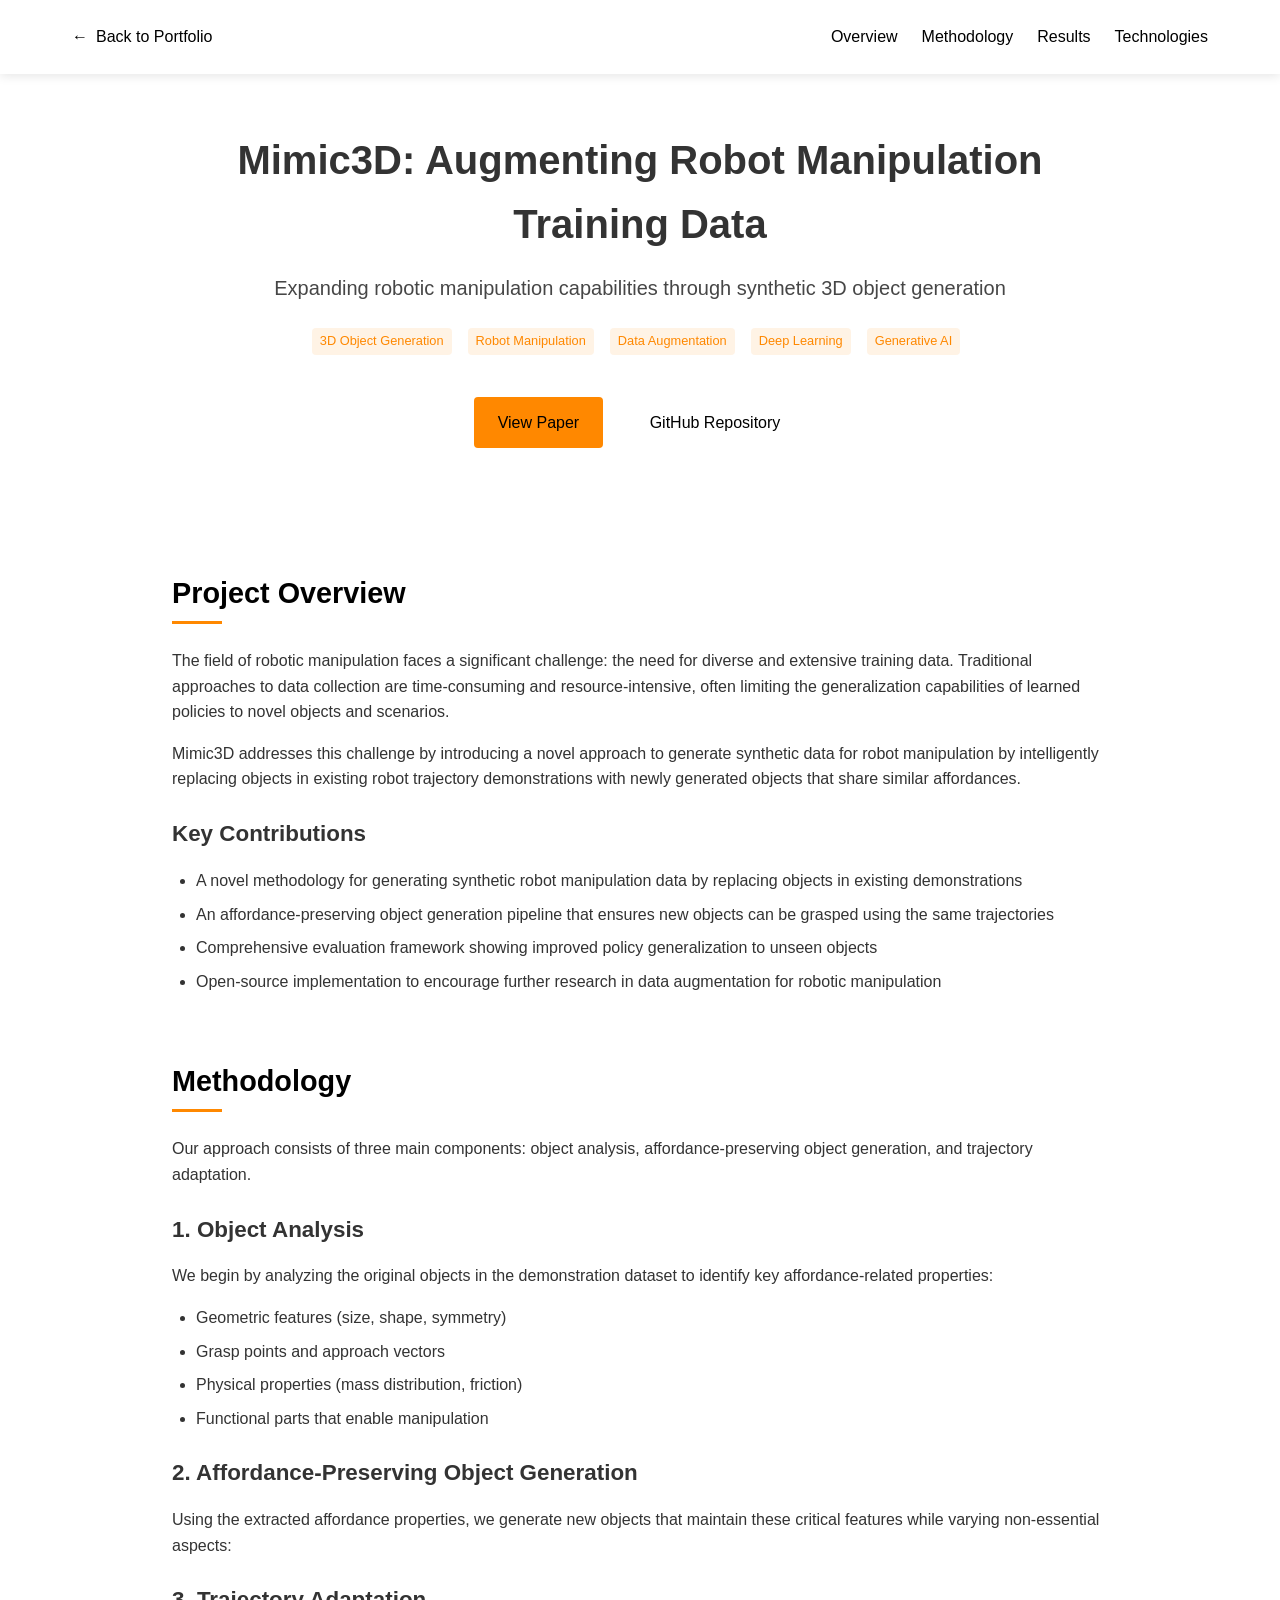
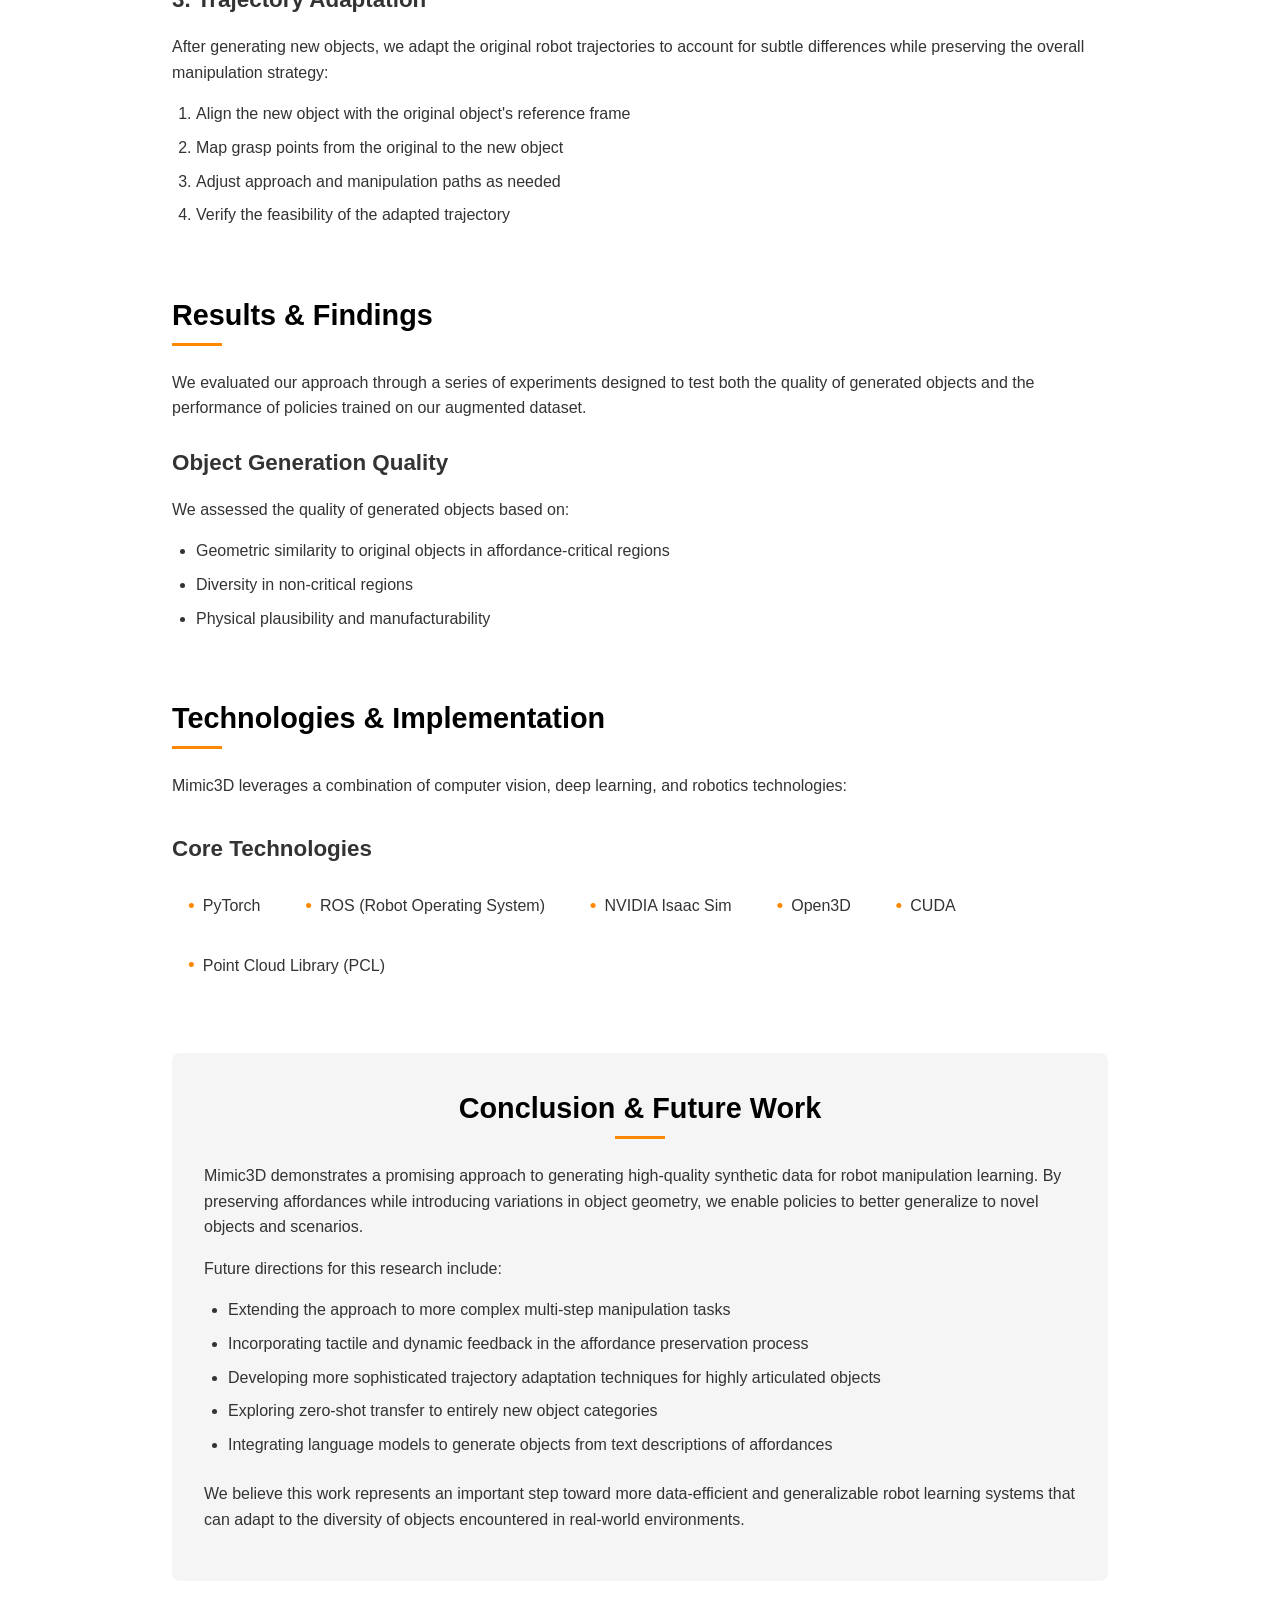
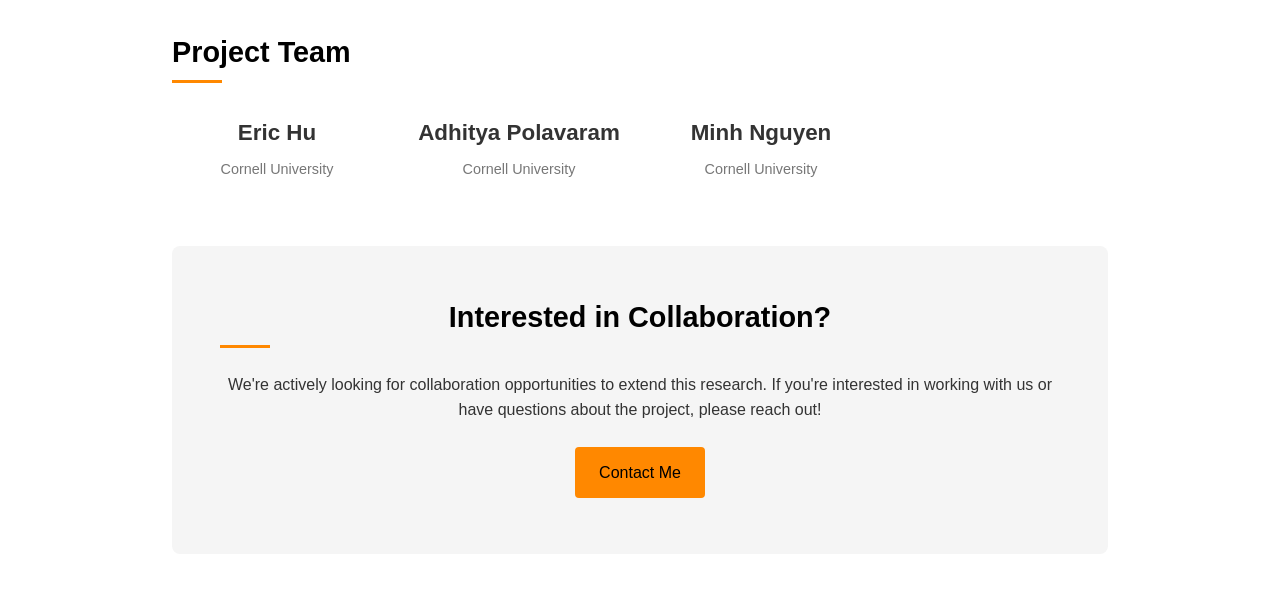
==== mimic3d.html @ 8bcf79c8 "change up website" ====
<!DOCTYPE html>
<html lang="en">
<head>
  <meta charset="UTF-8">
  <meta name="viewport" content="width=device-width, initial-scale=1.0">
  <title>Mimic3D Project | Eric Hu</title>
  <link rel="icon" href="data:image/svg+xml,<svg xmlns=%22http://www.w3.org/2000/svg%22 viewBox=%220 0 100 100%22><text y=%22.9em%22 font-size=%2290%22>🤖</text></svg>">
  <style>
    :root {
      --primary: #ff8800;
      --secondary: black;
      --text: #333;
      --light-text: #777;
      --bg: #fff;
      --light-bg: #f5f5f5;
      --dark-bg: #2c3e50;
      --transition: all 0.3s ease;
    }
    
    * {
      margin: 0;
      padding: 0;
      box-sizing: border-box;
      font-family: -apple-system, BlinkMacSystemFont, "Segoe UI", Roboto, Helvetica, Arial, sans-serif;
    }
    
    body {
      color: var(--text);
      line-height: 1.6;
      background-color: var(--bg);
    }
    
    header {
      background-color: white;
      /* color: white; */
      padding: 1rem 0;
      position: fixed;
      width: 100%;
      top: 0;
      z-index: 100;
      box-shadow: 0 2px 10px rgba(0, 0, 0, 0.1);
    }
    
    .header-container {
      max-width: 1200px;
      margin: 0 auto;
      padding: 0 2rem;
      display: flex;
      justify-content: space-between;
      align-items: center;
    }
    
    .logo {
      display: flex;
      align-items: center;
    }
    
    .logo h1 {
      font-size: 1.5rem;
      margin: 0;
    }
    
    nav {
      display: flex;
      align-items: center;
    }
    
    nav a {
      margin-left: 1.5rem;
      text-decoration: none;
      color: black;
      font-weight: 500;
      transition: var(--transition);
      padding: 0.5rem 0;
      position: relative;
    }
    
    nav a:after {
      content: '';
      position: absolute;
      width: 0;
      height: 2px;
      bottom: 0;
      left: 0;
      background-color: var(--primary);
      transition: var(--transition);
    }
    
    nav a:hover:after, nav a.active:after {
      width: 100%;
    }
    
    .back-button {
      display: inline-flex;
      align-items: center;
      color: black;
      text-decoration: none;
    }
    
    .back-button:before {
      content: '←';
      margin-right: 0.5rem;
    }
    
    .hero {
      /* background: linear-gradient(to right, var(--dark-bg), #3498db); */
      /* color: white; */
      padding: 8rem 0 4rem 0;
      text-align: center;
    }
    
    .hero-container {
      max-width: 1000px;
      margin: 0 auto;
      padding: 0 2rem;
    }
    
    .hero h1 {
      font-size: 2.5rem;
      margin-bottom: 1rem;
    }
    
    .hero p {
      font-size: 1.25rem;
      opacity: 0.9;
      max-width: 800px;
      margin: 0 auto 1.5rem auto;
    }
    
    .tags {
      display: flex;
      flex-wrap: wrap;
      justify-content: center;
      gap: 0.5rem;
      margin: 1.5rem 0;
    }
    
    .tag {
      display: inline-block;
      font-size: 0.8rem;
      background-color: rgba(255, 136, 0, 0.1);
      color: var(--primary);
      padding: 0.2rem 0.5rem;
      border-radius: 4px;
      margin-right: 0.5rem;
      margin-bottom: 0.5rem;
    }
    
    .button {
      display: inline-block;
      padding: 0.8rem 1.5rem;
      background-color: var(--primary);
      color: black;
      text-decoration: none;
      border-radius: 4px;
      font-weight: 500;
      transition: var(--transition);
      margin: 0.5rem;
    }
    
    .button:hover {
      background-color: #e67e00;
      transform: translateY(-2px);
    }
    
    .button.secondary {
      background-color: transparent;
      border: 2px solid white;
    }
    
    .button.secondary:hover {
      background-color: rgba(255, 255, 255, 0.1);
    }
    
    main {
      max-width: 1000px;
      margin: 0 auto;
      padding: 3rem 2rem;
    }
    
    section {
      margin-bottom: 4rem;
    }
    
    h2 {
      font-size: 1.8rem;
      margin-bottom: 1.5rem;
      color: var(--secondary);
      position: relative;
      padding-bottom: 0.5rem;
    }
    
    h2:after {
      content: '';
      position: absolute;
      width: 50px;
      height: 3px;
      background-color: var(--primary);
      bottom: 0;
      left: 0;
    }
    
    h3 {
      font-size: 1.4rem;
      margin: 1.5rem 0 1rem 0;
      color: var(--text);
    }
    
    p {
      margin-bottom: 1rem;
    }
    
    ul, ol {
      margin-left: 1.5rem;
      margin-bottom: 1.5rem;
    }
    
    li {
      margin-bottom: 0.5rem;
    }
    
    .image-container {
      margin: 2rem 0;
      border-radius: 8px;
      overflow: hidden;
      box-shadow: 0 5px 15px rgba(0, 0, 0, 0.1);
    }
    
    .image-container img {
      width: 100%;
      height: auto;
      display: block;
    }
    
    .caption {
      text-align: center;
      font-style: italic;
      color: var(--light-text);
      margin-top: 0.5rem;
    }
    
    .results-grid {
      display: grid;
      grid-template-columns: repeat(auto-fill, minmax(300px, 1fr));
      gap: 2rem;
      margin: 2rem 0;
    }
    
    .result-card {
      /* background-color: var(--light-bg); */
      border-radius: 8px;
      overflow: hidden;
      box-shadow: 0 5px 15px rgba(0, 0, 0, 0.05);
      transition: var(--transition);
    }
    
    .result-card:hover {
      transform: translateY(-5px);
      box-shadow: 0 10px 25px rgba(0, 0, 0, 0.1);
    }
    
    .card-image {
      width: 100%;
      height: 200px;
      background-color: #ddd;
      display: flex;
      align-items: center;
      justify-content: center;
      color: var(--light-text);
    }
    
    .card-image img {
      width: 100%;
      height: 100%;
      object-fit: cover;
    }
    
    .card-content {
      padding: 1.5rem;
    }
    
    .card-content h3 {
      margin-top: 0;
    }
    
    .quote {
      background-color: var(--light-bg);
      padding: 2rem;
      border-left: 4px solid var(--secondary);
      margin: 2rem 0;
      border-radius: 0 8px 8px 0;
      font-style: italic;
    }
    
    .quote p:last-child {
      margin-bottom: 0;
    }
    
    .technologies {
      margin: 2rem 0;
    }
    
    .tech-list {
      display: flex;
      flex-wrap: wrap;
      gap: 0.8rem;
    }
    
    .tech-item {
      /* background-color: var(--light-bg); */
      padding: 0.5rem 1rem;
      border-radius: 4px;
      display: flex;
      align-items: center;
      font-weight: 500;
    }
    
    .tech-item:before {
      content: '•';
      color: var(--primary);
      margin-right: 0.5rem;
      font-size: 1.2rem;
    }
    
    .timeline {
      position: relative;
      margin: 2rem 0;
      padding-left: 2rem;
    }
    
    .timeline:before {
      content: '';
      position: absolute;
      top: 0;
      bottom: 0;
      left: 0;
      width: 2px;
      background-color: var(--light-bg);
    }
    
    .timeline-item {
      position: relative;
      margin-bottom: 2rem;
    }
    
    .timeline-item:last-child {
      margin-bottom: 0;
    }
    
    .timeline-item:before {
      content: '';
      position: absolute;
      left: -2rem;
      top: 0.5rem;
      width: 1rem;
      height: 1rem;
      border-radius: 50%;
      background-color: var(--secondary);
    }
    
    .timeline-date {
      font-weight: 600;
      color: var(--secondary);
      margin-bottom: 0.5rem;
    }
    
    figure {
      margin: 2rem 0;
    }
    
    figcaption {
      text-align: center;
      color: var(--light-text);
      font-style: italic;
      margin-top: 0.5rem;
    }
    
    code {
      font-family: Monaco, Consolas, "Courier New", monospace;
      background-color: var(--light-bg);
      padding: 0.2rem 0.4rem;
      border-radius: 3px;
      font-size: 0.9rem;
    }
    
    pre {
      background-color: var(--light-bg);
      padding: 1.5rem;
      border-radius: 8px;
      overflow-x: auto;
      margin: 1.5rem 0;
    }
    
    pre code {
      background-color: transparent;
      padding: 0;
      border-radius: 0;
      font-size: 0.9rem;
    }
    
    .conclusion {
      background-color: var(--light-bg);
      padding: 2rem;
      border-radius: 8px;
      margin: 3rem 0;
    }
    
    .conclusion h2:after {
      left: 50%;
      transform: translateX(-50%);
    }
    
    .conclusion h2 {
      text-align: center;
    }
    
    .team {
      margin: 3rem 0;
    }
    
    .team-grid {
      display: grid;
      grid-template-columns: repeat(auto-fill, minmax(200px, 1fr));
      gap: 2rem;
    }
    
    .team-member {
      text-align: center;
    }
    
    .team-member img {
      width: 120px;
      height: 120px;
      border-radius: 50%;
      object-fit: cover;
      margin-bottom: 1rem;
    }
    
    .team-member h3 {
      margin: 0.5rem 0;
    }
    
    .team-member p {
      font-size: 0.9rem;
      color: var(--light-text);
    }
    
    .contact-section {
      text-align: center;
      background-color: var(--light-bg);
      padding: 3rem;
      border-radius: 8px;
      margin-top: 3rem;
    }
    
    footer {
      background-color: var(--dark-bg);
      color: white;
      padding: 3rem 0;
      text-align: center;
    }
    
    .footer-container {
      max-width: 1200px;
      margin: 0 auto;
      padding: 0 2rem;
    }
    
    .footer-links {
      margin: 1.5rem 0;
    }
    
    .footer-links a {
      color: #ddd;
      text-decoration: none;
      margin: 0 1rem;
      transition: var(--transition);
    }
    
    .footer-links a:hover {
      color: white;
    }
    
    .copyright {
      margin-top: 2rem;
      font-size: 0.9rem;
      opacity: 0.7;
    }
    
    @media screen and (max-width: 768px) {
      .header-container {
        flex-direction: column;
        text-align: center;
        padding: 1rem;
      }
      
      nav {
        margin-top: 1rem;
      }
      
      nav a {
        margin: 0 0.5rem;
        font-size: 0.9rem;
      }
      
      .hero {
        padding: 7rem 0 3rem 0;
      }
      
      .hero h1 {
        font-size: 2rem;
      }
      
      .hero p {
        font-size: 1rem;
      }
      
      .results-grid, .team-grid {
        grid-template-columns: 1fr;
      }
      
      .timeline {
        padding-left: 1.5rem;
      }
      
      .timeline-item:before {
        left: -1.5rem;
      }
    }
  </style>
</head>

<body>
  <header>
    <div class="header-container">
      <div class="logo">
        <a href="index.html" class="back-button">Back to Portfolio</a>
      </div>
      <nav>
        <a href="#overview" class="active">Overview</a>
        <a href="#methodology">Methodology</a>
        <a href="#results">Results</a>
        <a href="#tech">Technologies</a>
      </nav>
    </div>
  </header>

  <div class="hero">
    <div class="hero-container">
      <h1>Mimic3D: Augmenting Robot Manipulation Training Data</h1>
      <p>Expanding robotic manipulation capabilities through synthetic 3D object generation</p>
      <div class="tags">
        <span class="tag">3D Object Generation</span>
        <span class="tag">Robot Manipulation</span>
        <span class="tag">Data Augmentation</span>
        <span class="tag">Deep Learning</span>
        <span class="tag">Generative AI</span>
      </div>
      <div>
        <a href="https://drive.google.com/file/d/1T6xi7_2llRFYZPdNGUbbfaxqd2jFLc_y/view?usp=sharing" class="button" target="_blank">View Paper</a>
        <a href="https://github.com/ericlhu0/r3d" class="button secondary" target="_blank">GitHub Repository</a>
      </div>
    </div>
  </div>

  <main>
    <section id="overview">
      <h2>Project Overview</h2>
      <p>The field of robotic manipulation faces a significant challenge: the need for diverse and extensive training data. Traditional approaches to data collection are time-consuming and resource-intensive, often limiting the generalization capabilities of learned policies to novel objects and scenarios.</p>
      
      <p>Mimic3D addresses this challenge by introducing a novel approach to generate synthetic data for robot manipulation by intelligently replacing objects in existing robot trajectory demonstrations with newly generated objects that share similar affordances.</p>
      
      <h3>Key Contributions</h3>
      <ul>
        <li>A novel methodology for generating synthetic robot manipulation data by replacing objects in existing demonstrations</li>
        <li>An affordance-preserving object generation pipeline that ensures new objects can be grasped using the same trajectories</li>
        <li>Comprehensive evaluation framework showing improved policy generalization to unseen objects</li>
        <li>Open-source implementation to encourage further research in data augmentation for robotic manipulation</li>
      </ul>
    </section>
    
    <section id="methodology">
      <h2>Methodology</h2>
      <p>Our approach consists of three main components: object analysis, affordance-preserving object generation, and trajectory adaptation.</p>
      
      <h3>1. Object Analysis</h3>
      <p>We begin by analyzing the original objects in the demonstration dataset to identify key affordance-related properties:</p>
      <ul>
        <li>Geometric features (size, shape, symmetry)</li>
        <li>Grasp points and approach vectors</li>
        <li>Physical properties (mass distribution, friction)</li>
        <li>Functional parts that enable manipulation</li>
      </ul>
      
      <h3>2. Affordance-Preserving Object Generation</h3>
      <p>Using the extracted affordance properties, we generate new objects that maintain these critical features while varying non-essential aspects:</p>
    
      
      <h3>3. Trajectory Adaptation</h3>
      <p>After generating new objects, we adapt the original robot trajectories to account for subtle differences while preserving the overall manipulation strategy:</p>
      <ol>
        <li>Align the new object with the original object's reference frame</li>
        <li>Map grasp points from the original to the new object</li>
        <li>Adjust approach and manipulation paths as needed</li>
        <li>Verify the feasibility of the adapted trajectory</li>
      </ol>
    </section>
    
    <section id="results">
      <h2>Results & Findings</h2>
      <p>We evaluated our approach through a series of experiments designed to test both the quality of generated objects and the performance of policies trained on our augmented dataset.</p>
      
      <h3>Object Generation Quality</h3>
      <p>We assessed the quality of generated objects based on:</p>
      <ul>
        <li>Geometric similarity to original objects in affordance-critical regions</li>
        <li>Diversity in non-critical regions</li>
        <li>Physical plausibility and manufacturability</li>
      </ul>
      
    </section>
    
    <section id="tech">
      <h2>Technologies & Implementation</h2>
      <p>Mimic3D leverages a combination of computer vision, deep learning, and robotics technologies:</p>
      
      <div class="technologies">
        <h3>Core Technologies</h3>
        <div class="tech-list">
          <div class="tech-item">PyTorch</div>
          <div class="tech-item">ROS (Robot Operating System)</div>
          <div class="tech-item">NVIDIA Isaac Sim</div>
          <div class="tech-item">Open3D</div>
          <div class="tech-item">CUDA</div>
          <div class="tech-item">Point Cloud Library (PCL)</div>
        </div>
      </div>
      
    </section>
    
    <div class="conclusion">
      <h2>Conclusion & Future Work</h2>
      <p>Mimic3D demonstrates a promising approach to generating high-quality synthetic data for robot manipulation learning. By preserving affordances while introducing variations in object geometry, we enable policies to better generalize to novel objects and scenarios.</p>
      
      <p>Future directions for this research include:</p>
      <ul>
        <li>Extending the approach to more complex multi-step manipulation tasks</li>
        <li>Incorporating tactile and dynamic feedback in the affordance preservation process</li>
        <li>Developing more sophisticated trajectory adaptation techniques for highly articulated objects</li>
        <li>Exploring zero-shot transfer to entirely new object categories</li>
        <li>Integrating language models to generate objects from text descriptions of affordances</li>
      </ul>
      
      <p>We believe this work represents an important step toward more data-efficient and generalizable robot learning systems that can adapt to the diversity of objects encountered in real-world environments.</p>
    </div>
    
    <section class="team">
      <h2>Project Team</h2>
      <div class="team-grid">
        <div class="team-member">
          <h3>Eric Hu</h3>
          <p>Cornell University</p>
        </div>
        
        <div class="team-member">
          <h3>Adhitya Polavaram</h3>
          <p>Cornell University</p>
        </div>
        
        <div class="team-member">
          <h3>Minh Nguyen</h3>
          <p>Cornell University</p>
        </div>
      </div>
    </section>
    
    <div class="contact-section">
      <h2>Interested in Collaboration?</h2>
      <p>We're actively looking for collaboration opportunities to extend this research. If you're interested in working with us or have questions about the project, please reach out!</p>
      <a href="mailto:ericlhu0@gmail.com" class="button">Contact Me</a>
    </div>
  </main>

  <!-- <footer>
    <div class="footer-container">
      <h3>Eric Hu</h3>
      <p>Robotics Researcher at Cornell University</p>
      <div class="footer-links">
        <a href="index.html">Home</a>
        <a href="index.html#work">Projects</a>
        <a href="index.html#skills">Skills</a>
        <a href="index.html#contact">Contact</a>
      </div>
      <div class="copyright">
        © 2025 Eric Hu | Last Updated: May 2025
      </div>
    </div>
  </footer> -->

  <script>
    // Smooth scrolling for navigation
    document.querySelectorAll('nav a').forEach(link => {
      link.addEventListener('click', function(e) {
        e.preventDefault();
        
        // Update navigation active state
        document.querySelectorAll('nav a').forEach(navLink => {
          navLink.classList.remove('active');
        });
        this.classList.add('active');
        
        // Smooth scroll to the section
        const targetId = this.getAttribute('href');
        document.querySelector(targetId).scrollIntoView({
          behavior: 'smooth'
        });
      });
    });
    
    // Highlight active section on scroll
    window.addEventListener('scroll', () => {
      let current = '';
      const sections = document.querySelectorAll('section');
      const scrollPosition = window.scrollY + 100;
      
      sections.forEach(section => {
        const sectionTop = section.offsetTop;
        const sectionHeight = section.clientHeight;
        if (scrollPosition >= sectionTop && scrollPosition < sectionTop + sectionHeight) {
          current = section.getAttribute('id');
        }
      });
      
      document.querySelectorAll('nav a').forEach(link => {
        link.classList.remove('active');
        if (link.getAttribute('href') === `#${current}`) {
          link.classList.add('active');
        }
      });
    });
  </script>
</body>
</html>
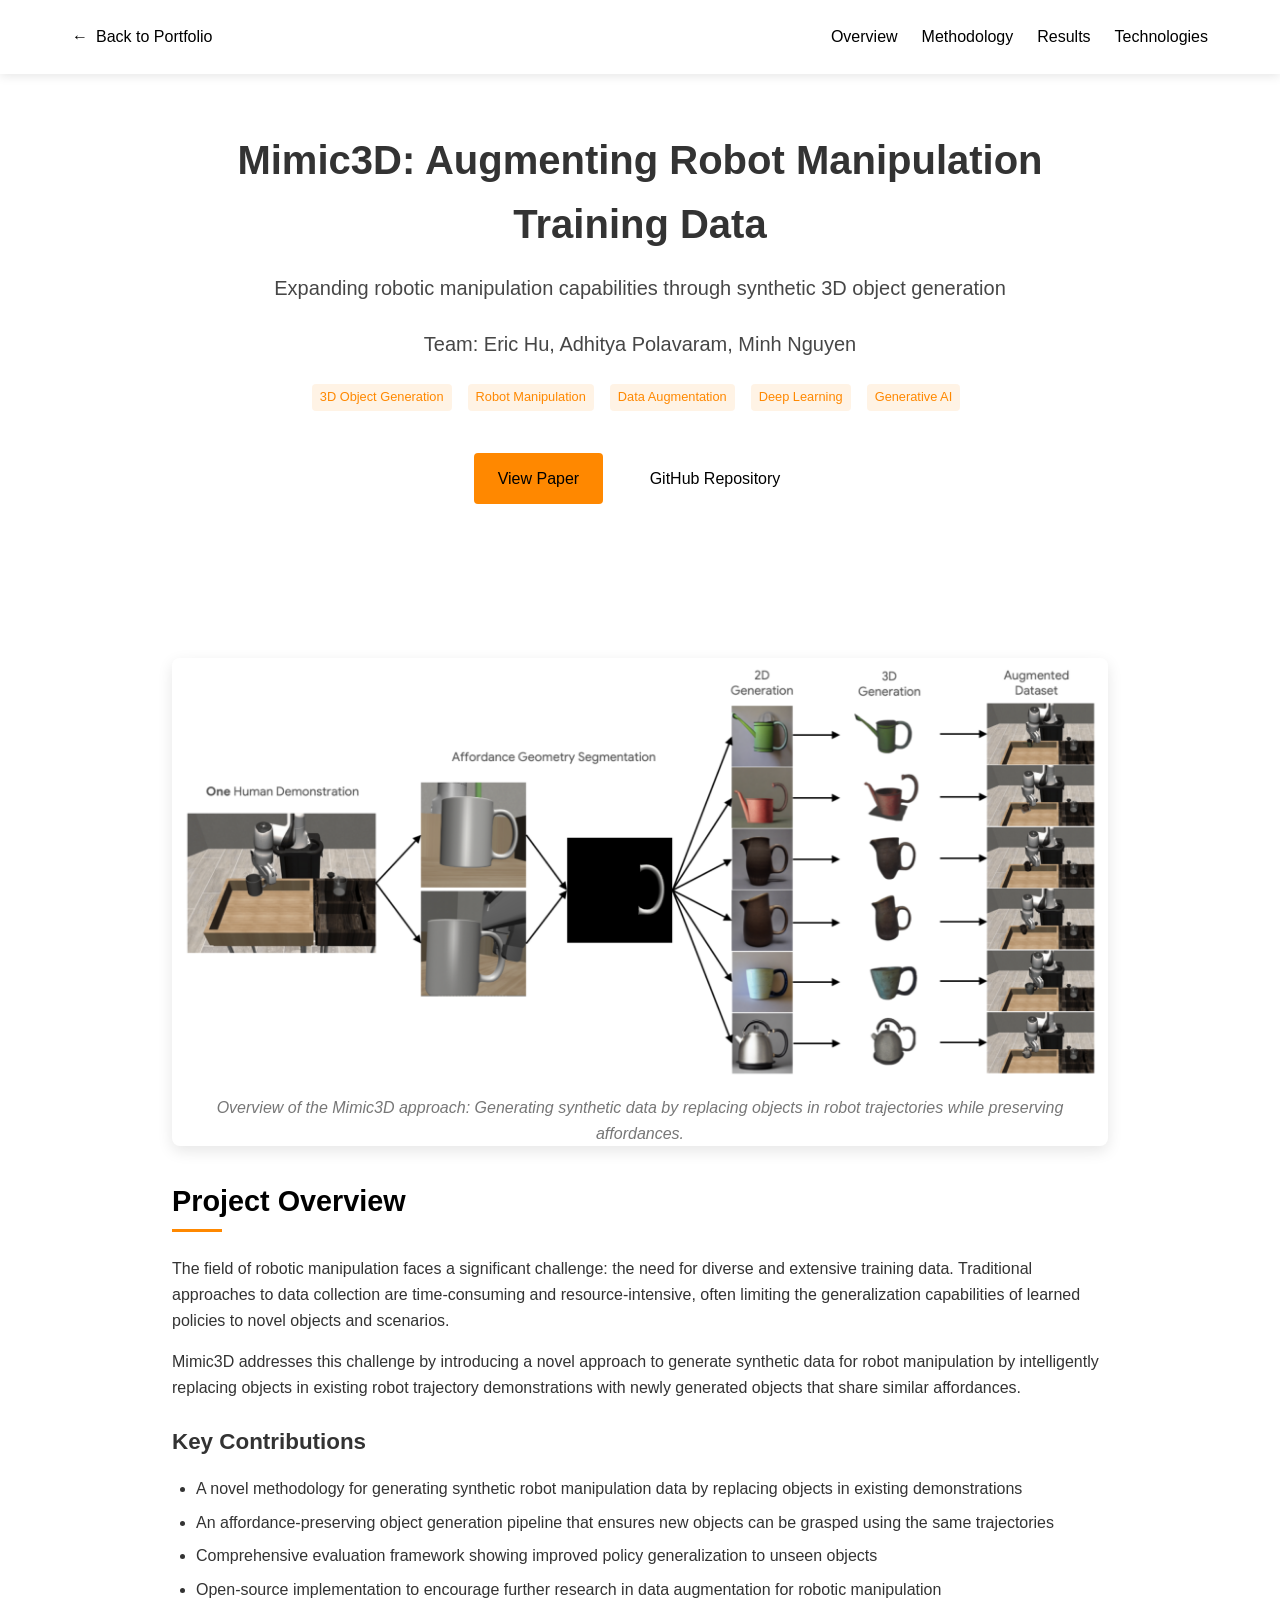
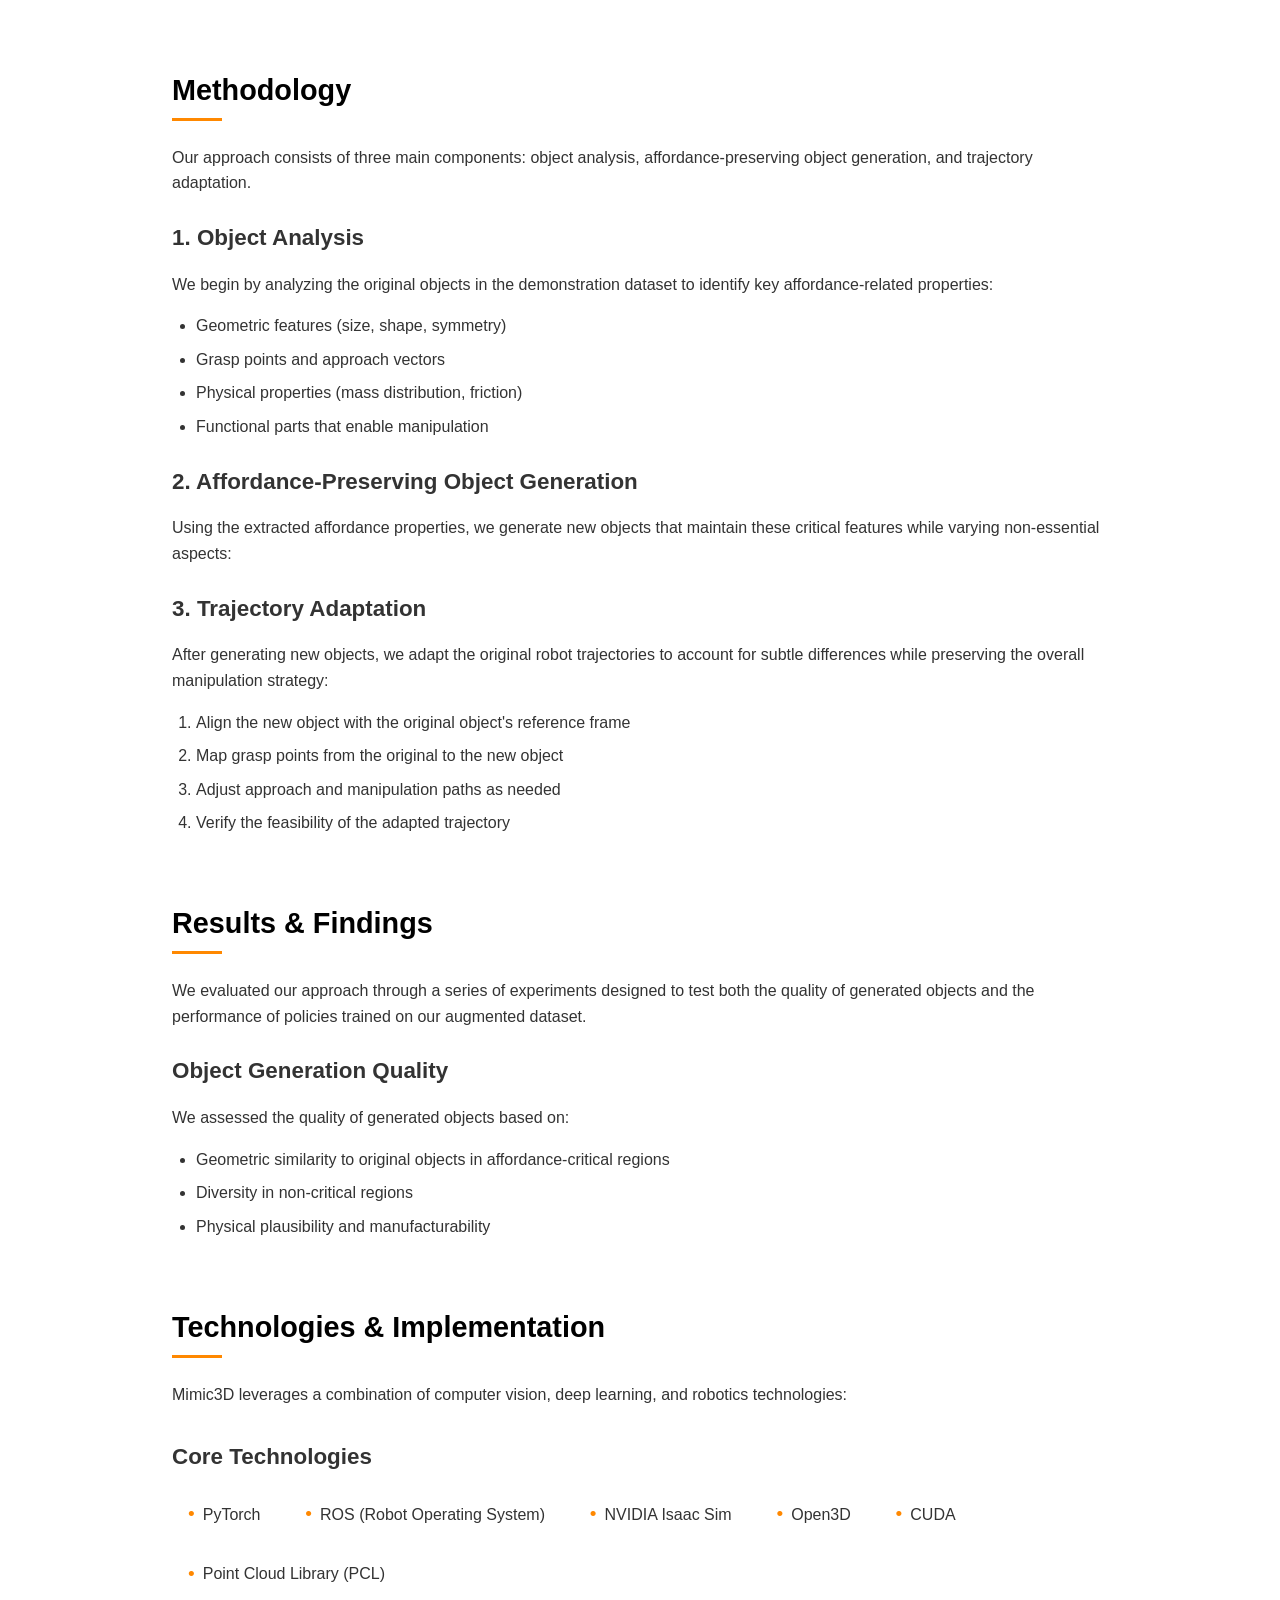
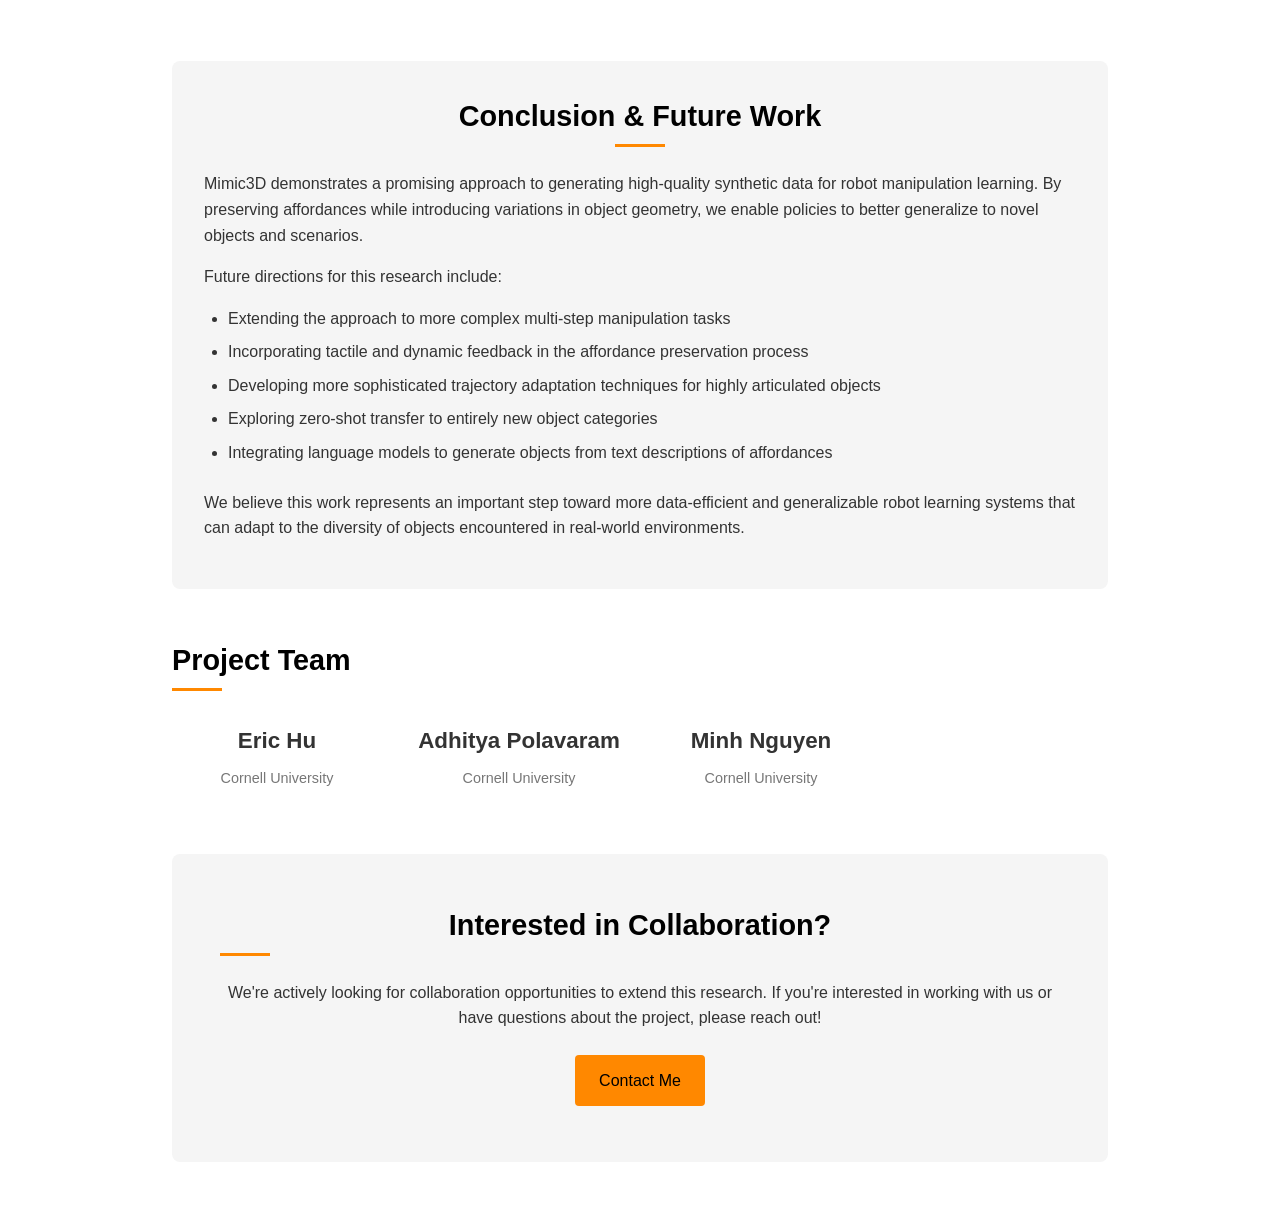
==== commit dfe71fe1: "small fixes" ====
--- a/mimic3d.html
+++ b/mimic3d.html
@@ -549,6 +549,7 @@
     <div class="hero-container">
       <h1>Mimic3D: Augmenting Robot Manipulation Training Data</h1>
       <p>Expanding robotic manipulation capabilities through synthetic 3D object generation</p>
+      <p>Team: Eric Hu, Adhitya Polavaram, Minh Nguyen</p>
       <div class="tags">
         <span class="tag">3D Object Generation</span>
         <span class="tag">Robot Manipulation</span>
@@ -564,6 +565,10 @@
   </div>
 
   <main>
+    <div class="image-container">
+        <img src="mimic3d.png" alt="Mimic3D overview diagram" />
+        <div class="caption">Overview of the Mimic3D approach: Generating synthetic data by replacing objects in robot trajectories while preserving affordances.</div>
+    </div>
     <section id="overview">
       <h2>Project Overview</h2>
       <p>The field of robotic manipulation faces a significant challenge: the need for diverse and extensive training data. Traditional approaches to data collection are time-consuming and resource-intensive, often limiting the generalization capabilities of learned policies to novel objects and scenarios.</p>
@@ -578,6 +583,7 @@
         <li>Open-source implementation to encourage further research in data augmentation for robotic manipulation</li>
       </ul>
     </section>
+    
     
     <section id="methodology">
       <h2>Methodology</h2>
